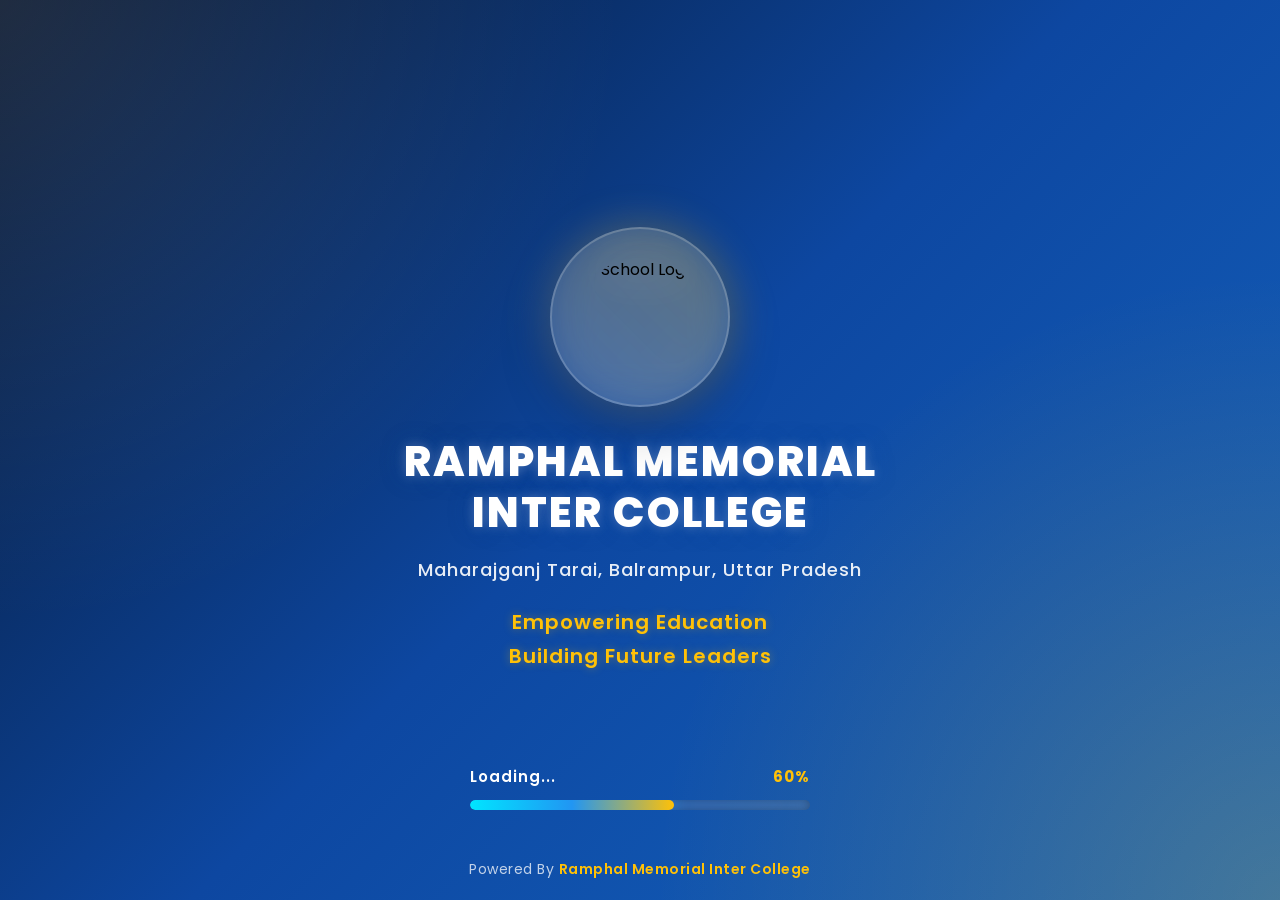
==== index.html @ e40c8c47 "Add files via upload" ====
<!DOCTYPE html>
<html lang="en">
<head>

<meta charset="UTF-8">
<meta name="viewport" content="width=device-width, initial-scale=1.0">

<title>Ramphal Memorial Inter College</title>

<meta name="theme-color" content="#0d47a1">

<!-- Google Font -->
<link rel="preconnect" href="https://fonts.googleapis.com">
<link rel="preconnect" href="https://fonts.gstatic.com" crossorigin>

<link href="https://fonts.googleapis.com/css2?family=Poppins:wght@300;400;500;600;700;800&display=swap" rel="stylesheet">

<!-- Font Awesome -->
<link rel="stylesheet"
href="https://cdnjs.cloudflare.com/ajax/libs/font-awesome/6.7.2/css/all.min.css">

<!-- CSS -->
<link rel="stylesheet" href="style.css">
<link rel="stylesheet" href="splash.css">

</head>

<body>

<!-- ========================================= -->
<!-- Splash Screen -->
<!-- ========================================= -->

<div id="splash">

    <!-- Background -->

    <div class="background"></div>

    <!-- Floating Circles -->

    <div class="circles">

        <span></span>
        <span></span>
        <span></span>
        <span></span>
        <span></span>
        <span></span>
        <span></span>
        <span></span>

    </div>

    <!-- Main Content -->

    <div class="center">

        <!-- Logo -->

        <div class="logo-box">

            <img src="logo1.png"
            id="logo"
            alt="School Logo">

        </div>

        <!-- School Name -->

        <h1 class="school-name">

            RAMPHAL MEMORIAL
            <br>
            INTER COLLEGE

        </h1>

        <!-- Address -->

        <p class="address">

            Maharajganj Tarai,
            Balrampur,
            Uttar Pradesh

        </p>

        <!-- Motto -->

        <p class="tagline">

            Empowering Education
            <br>
            Building Future Leaders

        </p>

    </div>

    <!-- Loading Section -->

    <div class="loading-area">

        <div class="loading-text">

            Loading...

            <span id="percent">

                0%

            </span>

        </div>

        <div class="progress">

            <div id="progressBar"></div>

        </div>

    </div>

    <!-- Footer -->

    <div class="footer">

        <p>

            Powered By

            <strong>

            Ramphal Memorial Inter College

            </strong>

        </p>

    </div>

</div>

<!-- ========================================= -->
<!-- Main Website -->
<!-- ========================================= -->

<div id="mainWebsite">

<h2>

Website Loading...

</h2>

<p>

Professional School ERP

</p>

</div>

<!-- JavaScript -->

<script src="app.js"></script>

<script src="splash.js"></script>

</body>
</html>
---- splash.css ----
/* ==========================================
   RAMPHAL MEMORIAL INTER COLLEGE
   Splash Screen CSS
   Part 2A-1
========================================== */

/* Google Font */
@import url('https://fonts.googleapis.com/css2?family=Poppins:wght@300;400;500;600;700;800&display=swap');

/* Reset */

*{
    margin:0;
    padding:0;
    box-sizing:border-box;
}

/* Root */

:root{

    --primary:#0D47A1;
    --secondary:#1565C0;
    --accent:#FFC107;
    --white:#ffffff;
    --black:#111111;

    --glass:rgba(255,255,255,.12);

    --shadow:0 20px 50px rgba(0,0,0,.30);

}

/* Body */

html,
body{

    width:100%;
    height:100%;

    overflow:hidden;

    font-family:'Poppins',sans-serif;

    background:#07142b;

}

/* Splash */

#splash{

    position:fixed;

    inset:0;

    width:100%;
    height:100vh;

    display:flex;

    justify-content:center;

    align-items:center;

    flex-direction:column;

    overflow:hidden;

    background:
    linear-gradient(
    135deg,
    #06142b,
    #0d47a1,
    #1565c0
    );

}

/* Background */

.background{

    position:absolute;

    inset:0;

    width:100%;
    height:100%;

    background:
    radial-gradient(circle at top left,
    rgba(255,255,255,.10),
    transparent 40%),

    radial-gradient(circle at bottom right,
    rgba(255,193,7,.20),
    transparent 40%);

    z-index:1;

}

/* Main Center */

.center{

    position:relative;

    z-index:20;

    display:flex;

    flex-direction:column;

    justify-content:center;

    align-items:center;

    text-align:center;

    width:100%;

    padding:20px;

}

/* Logo Box */

.logo-box{

    width:180px;

    height:180px;

    border-radius:50%;

    display:flex;

    justify-content:center;

    align-items:center;

    background:var(--glass);

    backdrop-filter:blur(18px);

    border:2px solid rgba(255,255,255,.20);

    box-shadow:var(--shadow);

}

/* ==========================================
   Splash CSS - Part 2A-2
   Logo, Text & Hero Styling
========================================== */

/* ==========================
   Logo Image
========================== */

#logo{

    width:120px;
    height:120px;

    object-fit:contain;

    border-radius:50%;

    animation:logoZoom 2s ease;

    filter:
    drop-shadow(0 0 20px rgba(255,255,255,.45));

}

/* ==========================
   School Name
========================== */

.school-name{

    margin-top:30px;

    color:#ffffff;

    font-size:42px;

    font-weight:800;

    line-height:1.2;

    letter-spacing:2px;

    text-transform:uppercase;

    text-shadow:
    0 4px 15px rgba(0,0,0,.35);

    animation:titleFade 1.8s ease;

}

/* ==========================
   Address
========================== */

.address{

    margin-top:18px;

    color:rgba(255,255,255,.90);

    font-size:18px;

    font-weight:500;

    letter-spacing:1px;

    animation:fadeUp 2s ease;

}

/* ==========================
   Tagline
========================== */

.tagline{

    margin-top:22px;

    color:#FFC107;

    font-size:20px;

    font-weight:600;

    line-height:1.7;

    letter-spacing:1px;

    animation:fadeUp 2.4s ease;

}

/* ==========================
   Glass Glow
========================== */

.logo-box::before{

    content:"";

    position:absolute;

    inset:-8px;

    border-radius:50%;

    background:
    linear-gradient(
    45deg,
    rgba(255,255,255,.15),
    rgba(255,193,7,.25)
    );

    filter:blur(18px);

    z-index:-1;

}

/* ==========================
   Main Content Animation
========================== */

.center{

    animation:fadeContent 1.5s ease;

}

/* ==========================================
   Splash CSS - Part 2A-3
   Keyframes & Entrance Animations
========================================== */

/* Logo Zoom */
@keyframes logoZoom{

    0%{
        transform:scale(.4) rotate(-15deg);
        opacity:0;
    }

    60%{
        transform:scale(1.08);
        opacity:1;
    }

    100%{
        transform:scale(1);
        opacity:1;
    }

}

/* School Name Animation */
@keyframes titleFade{

    0%{
        opacity:0;
        transform:translateY(40px);
    }

    100%{
        opacity:1;
        transform:translateY(0);
    }

}

/* Fade Up */
@keyframes fadeUp{

    0%{
        opacity:0;
        transform:translateY(25px);
    }

    100%{
        opacity:1;
        transform:translateY(0);
    }

}

/* Center Content */
@keyframes fadeContent{

    from{
        opacity:0;
        transform:scale(.95);
    }

    to{
        opacity:1;
        transform:scale(1);
    }

}

/* Logo Glow Animation */
@keyframes glow{

    0%{
        filter:drop-shadow(0 0 10px rgba(255,255,255,.25));
    }

    50%{
        filter:drop-shadow(0 0 35px rgba(255,193,7,.8));
    }

    100%{
        filter:drop-shadow(0 0 10px rgba(255,255,255,.25));
    }

}

#logo{
    animation:
        logoZoom 1.8s ease,
        glow 3s ease-in-out infinite;
}

/* Floating Effect */
@keyframes floating{

    0%{
        transform:translateY(0);
    }

    50%{
        transform:translateY(-8px);
    }

    100%{
        transform:translateY(0);
    }

}

.logo-box{
    animation:floating 4s ease-in-out infinite;
}

/* ==========================================
   Splash CSS - Part 2B-1
   Loading Section
========================================== */

/* Loading Container */

.loading-area{

    position:absolute;

    bottom:90px;

    left:50%;

    transform:translateX(-50%);

    width:340px;

    max-width:90%;

    z-index:100;

}

/* Loading Text */

.loading-text{

    display:flex;

    justify-content:space-between;

    align-items:center;

    color:#ffffff;

    font-size:15px;

    font-weight:600;

    margin-bottom:12px;

    letter-spacing:1px;

}

/* Progress Box */

.progress{

    width:100%;

    height:10px;

    border-radius:50px;

    overflow:hidden;

    background:rgba(255,255,255,.15);

    backdrop-filter:blur(12px);

    box-shadow:
    inset 0 0 8px rgba(0,0,0,.30);

}

/* Progress Bar */

#progressBar{

    width:0%;

    height:100%;

    border-radius:50px;

    background:
    linear-gradient(
        90deg,
        #00E5FF,
        #2196F3,
        #FFC107
    );

    box-shadow:
        0 0 15px rgba(33,150,243,.8);

    transition:width .3s linear;

}

/* ==========================================
   Splash CSS - Part 2B-2
   Floating Circles & Background Animation
========================================== */

/* Floating Circles */

.circles{
    position:absolute;
    inset:0;
    overflow:hidden;
    z-index:2;
    pointer-events:none;
}

.circles span{
    position:absolute;
    display:block;
    border-radius:50%;
    background:rgba(255,255,255,.08);
    backdrop-filter:blur(6px);
    animation:floatCircle 18s linear infinite;
}

/* Circle Sizes & Positions */

.circles span:nth-child(1){
    width:80px;
    height:80px;
    left:8%;
    bottom:-120px;
    animation-duration:18s;
}

.circles span:nth-child(2){
    width:140px;
    height:140px;
    left:22%;
    bottom:-150px;
    animation-duration:24s;
}

.circles span:nth-child(3){
    width:60px;
    height:60px;
    left:42%;
    bottom:-100px;
    animation-duration:16s;
}

.circles span:nth-child(4){
    width:180px;
    height:180px;
    left:60%;
    bottom:-180px;
    animation-duration:28s;
}

.circles span:nth-child(5){
    width:100px;
    height:100px;
    left:78%;
    bottom:-120px;
    animation-duration:20s;
}

.circles span:nth-child(6){
    width:50px;
    height:50px;
    left:90%;
    bottom:-90px;
    animation-duration:14s;
}

.circles span:nth-child(7){
    width:120px;
    height:120px;
    left:35%;
    bottom:-150px;
    animation-duration:22s;
}

.circles span:nth-child(8){
    width:70px;
    height:70px;
    left:68%;
    bottom:-120px;
    animation-duration:17s;
}

/* Animation */

@keyframes floatCircle{

    0%{
        transform:translateY(0) rotate(0deg);
        opacity:0;
    }

    10%{
        opacity:.35;
    }

    50%{
        opacity:.18;
    }

    100%{
        transform:translateY(-120vh) rotate(360deg);
        opacity:0;
    }

}

/* ==========================================
   Splash CSS - Part 2B-3
   Footer & Loading Effects
========================================== */

/* Footer */

.footer{

    position:absolute;

    bottom:20px;

    left:50%;

    transform:translateX(-50%);

    width:100%;

    text-align:center;

    z-index:100;

}

.footer p{

    color:rgba(255,255,255,.75);

    font-size:14px;

    font-weight:400;

    letter-spacing:.5px;

}

.footer strong{

    color:#FFC107;

    font-weight:600;

}

/* Loading Percentage */

#percent{

    color:#FFC107;

    font-weight:700;

    min-width:42px;

    text-align:right;

}

/* Progress Glow Animation */

#progressBar{

    animation:progressGlow 2s ease-in-out infinite alternate;

}

@keyframes progressGlow{

    from{

        box-shadow:
        0 0 10px rgba(33,150,243,.5);

    }

    to{

        box-shadow:
        0 0 28px rgba(255,193,7,.95),
        0 0 45px rgba(33,150,243,.7);

    }

}

/* Small Fade Animation */

.loading-area,
.footer{

    animation:fadeUp .9s ease;

}

/* ==========================================
   Splash CSS - Part 2C-1
   Responsive Design
========================================== */

/* ---------- Tablet ---------- */
@media (max-width: 992px){

    .logo-box{
        width:160px;
        height:160px;
    }

    #logo{
        width:105px;
        height:105px;
    }

    .school-name{
        font-size:34px;
        letter-spacing:1px;
    }

    .address{
        font-size:16px;
    }

    .tagline{
        font-size:18px;
    }

    .loading-area{
        width:300px;
        bottom:80px;
    }

}

/* ---------- Mobile ---------- */
@media (max-width: 768px){

    .logo-box{
        width:140px;
        height:140px;
    }

    #logo{
        width:90px;
        height:90px;
    }

    .school-name{
        font-size:28px;
        line-height:1.3;
        padding:0 15px;
    }

    .address{
        font-size:15px;
        padding:0 20px;
    }

    .tagline{
        font-size:16px;
        padding:0 20px;
    }

    .loading-area{
        width:88%;
        bottom:75px;
    }

    .loading-text{
        font-size:14px;
    }

    .footer p{
        font-size:12px;
    }

}

/* ---------- Small Phones ---------- */
@media (max-width: 480px){

    .logo-box{
        width:120px;
        height:120px;
    }

    #logo{
        width:80px;
        height:80px;
    }

    .school-name{
        font-size:22px;
    }

    .address{
        font-size:14px;
    }

    .tagline{
        font-size:15px;
    }

    .loading-area{
        bottom:65px;
    }

}

/* ==========================================
   Splash CSS - Part 2C-2
   Premium Effects & Performance
========================================== */

/* Smooth Rendering */

*{
    -webkit-font-smoothing: antialiased;
    -moz-osx-font-smoothing: grayscale;
}

/* Selection */

::selection{
    background:#FFC107;
    color:#0D47A1;
}

/* Logo Hover */

.logo-box:hover{

    transform:scale(1.04);

    transition:.4s ease;

    box-shadow:
    0 0 40px rgba(255,193,7,.35);

}

/* Glass Effect */

.logo-box,
.progress{

    backdrop-filter:blur(20px);
    -webkit-backdrop-filter:blur(20px);

}

/* Smooth Transition */

.logo-box,
#logo,
.school-name,
.address,
.tagline,
.progress,
#progressBar{

    transition:.35s ease;

}

/* Performance */

#splash{

    will-change:transform,opacity;

}

.circles span{

    will-change:transform;

}

/* Accessibility */

@media (prefers-reduced-motion: reduce){

    *{

        animation:none !important;

        transition:none !important;

    }

}

/* ==========================================
   Splash CSS - Part 2C-3
   Final Polish & Exit Animation
========================================== */

/* Splash Exit */

#splash.hide{

    animation:splashExit .8s ease forwards;

}

@keyframes splashExit{

    0%{

        opacity:1;
        transform:scale(1);

    }

    100%{

        opacity:0;
        transform:scale(1.08);

        visibility:hidden;

    }

}

/* Main Website */

#mainWebsite{

    display:none;

    width:100%;
    min-height:100vh;

    background:#ffffff;

}

#mainWebsite.show{

    display:block;

    animation:websiteFade .8s ease;

}

@keyframes websiteFade{

    from{

        opacity:0;

    }

    to{

        opacity:1;

    }

}

/* Premium Glow */

.school-name{

    text-shadow:
        0 0 12px rgba(255,255,255,.25),
        0 0 24px rgba(13,71,161,.35);

}

.tagline{

    text-shadow:
        0 0 10px rgba(255,193,7,.35);

}

/* Progress Shine */

.progress{

    position:relative;

}

.progress::after{

    content:"";

    position:absolute;

    top:0;

    left:-30%;

    width:30%;

    height:100%;

    background:linear-gradient(
        90deg,
        transparent,
        rgba(255,255,255,.6),
        transparent
    );

    animation:shine 1.8s linear infinite;

}

@keyframes shine{

    from{

        left:-30%;

    }

    to{

        left:130%;

    }

}
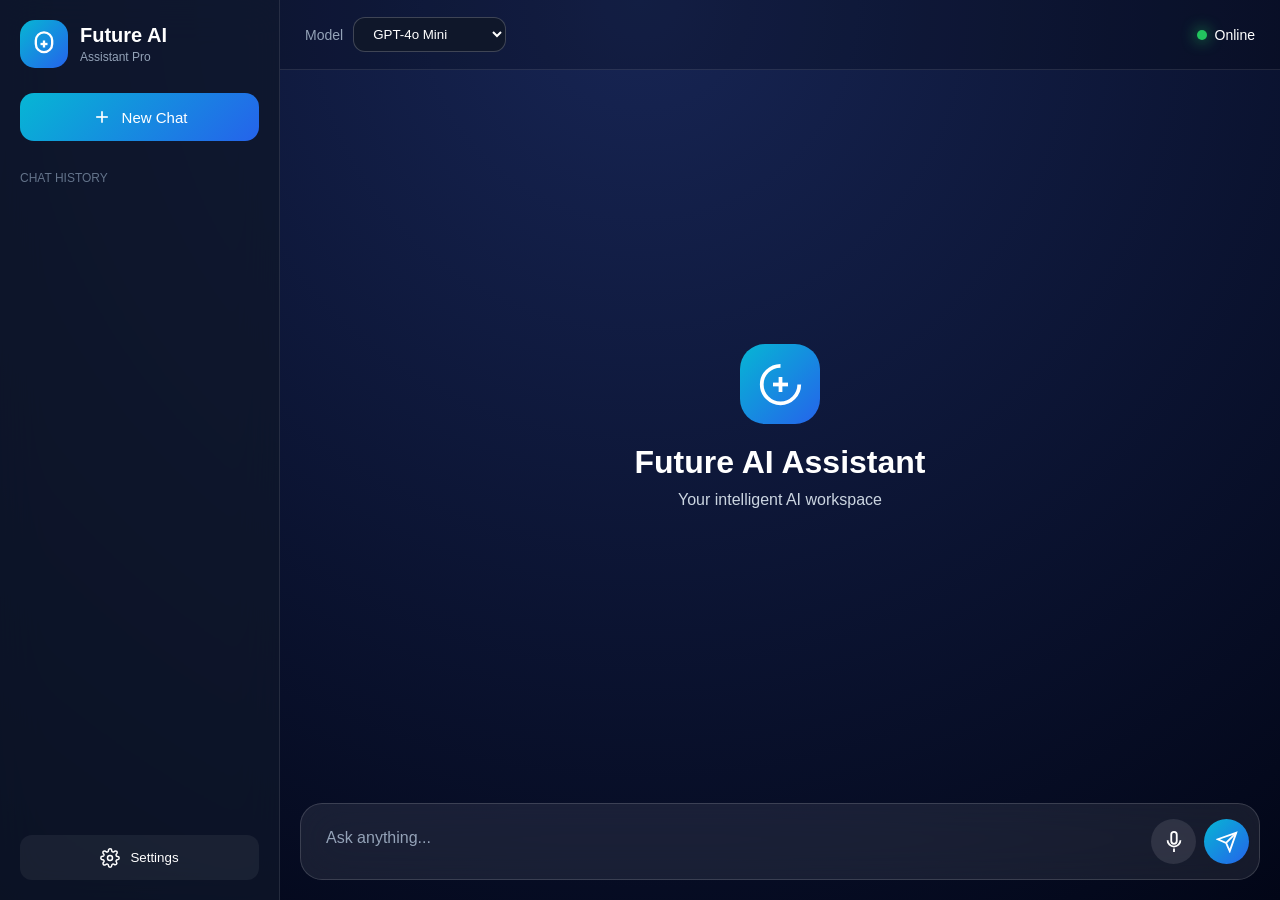
==== commit 9e021832: "Add files via upload" ====
--- a/index.html
+++ b/index.html
@@ -1,172 +1,332 @@
 <!DOCTYPE html>
 <html lang="en">
+
 <head>
 
 <meta charset="UTF-8">
+
 <meta name="viewport" content="width=device-width, initial-scale=1.0">
 
-<title>Ramphal Memorial Inter College</title>
-
-<meta name="theme-color" content="#0d47a1">
-
-<!-- Google Font -->
-<link rel="preconnect" href="https://fonts.googleapis.com">
-<link rel="preconnect" href="https://fonts.gstatic.com" crossorigin>
-
-<link href="https://fonts.googleapis.com/css2?family=Poppins:wght@300;400;500;600;700;800&display=swap" rel="stylesheet">
-
-<!-- Font Awesome -->
-<link rel="stylesheet"
-href="https://cdnjs.cloudflare.com/ajax/libs/font-awesome/6.7.2/css/all.min.css">
-
-<!-- CSS -->
-<link rel="stylesheet" href="style.css">
-<link rel="stylesheet" href="splash.css">
+<title>Future AI Assistant Pro</title>
+
+<link rel="stylesheet" href="css/style.css">
 
 </head>
 
+
 <body>
 
-<!-- ========================================= -->
-<!-- Splash Screen -->
-<!-- ========================================= -->
-
-<div id="splash">
-
-    <!-- Background -->
-
-    <div class="background"></div>
-
-    <!-- Floating Circles -->
-
-    <div class="circles">
-
-        <span></span>
-        <span></span>
-        <span></span>
-        <span></span>
-        <span></span>
-        <span></span>
-        <span></span>
-        <span></span>
-
-    </div>
-
-    <!-- Main Content -->
-
-    <div class="center">
-
-        <!-- Logo -->
-
-        <div class="logo-box">
-
-            <img src="logo1.png"
-            id="logo"
-            alt="School Logo">
-
-        </div>
-
-        <!-- School Name -->
-
-        <h1 class="school-name">
-
-            RAMPHAL MEMORIAL
-            <br>
-            INTER COLLEGE
-
-        </h1>
-
-        <!-- Address -->
-
-        <p class="address">
-
-            Maharajganj Tarai,
-            Balrampur,
-            Uttar Pradesh
-
-        </p>
-
-        <!-- Motto -->
-
-        <p class="tagline">
-
-            Empowering Education
-            <br>
-            Building Future Leaders
-
-        </p>
-
-    </div>
-
-    <!-- Loading Section -->
-
-    <div class="loading-area">
-
-        <div class="loading-text">
-
-            Loading...
-
-            <span id="percent">
-
-                0%
-
-            </span>
-
-        </div>
-
-        <div class="progress">
-
-            <div id="progressBar"></div>
-
-        </div>
-
-    </div>
-
-    <!-- Footer -->
-
-    <div class="footer">
-
-        <p>
-
-            Powered By
-
-            <strong>
-
-            Ramphal Memorial Inter College
-
-            </strong>
-
-        </p>
-
-    </div>
-
-</div>
-
-<!-- ========================================= -->
-<!-- Main Website -->
-<!-- ========================================= -->
-
-<div id="mainWebsite">
-
-<h2>
-
-Website Loading...
-
-</h2>
+
+<div class="app">
+
+<div id="overlay" class="overlay"></div>
+<!-- SIDEBAR -->
+
+<aside class="sidebar">
+
+
+<div class="brand">
+
+<div class="logo-icon">
+
+<svg viewBox="0 0 24 24">
+<path d="M12 2a7 7 0 0 0-7 7v3a7 7 0 0 0 14 0V9a7 7 0 0 0-7-7Z"/>
+<path d="M9 12h6"/>
+<path d="M12 9v6"/>
+</svg>
+
+</div>
+
+
+<div class="brand-text">
+
+<h2>Future AI</h2>
+<span>Assistant Pro</span>
+
+</div>
+
+</div>
+
+
+  
+
+
+<button class="new-chat" id="newChatBtn">
+
+
+<svg viewBox="0 0 24 24">
+
+<path d="M12 5v14"/>
+<path d="M5 12h14"/>
+
+</svg>
+
+
+New Chat
+
+</button>
+
+
+
+
+
+<div class="menu">
+
+
+<div class="menu-title">
+CHAT HISTORY
+</div>
+
+
+<div class="history-list" id="historyList">
+
+
+</div>
+
+
+</div>
+
+
+
+
+
+<div class="sidebar-bottom">
+
+
+<button class="side-btn">
+
+
+<svg viewBox="0 0 24 24">
+
+<circle cx="12" cy="12" r="3"/>
+
+<path d="M19.4 15a1.7 1.7 0 0 0 .3 1.8l.1.1a2 2 0 0 1-2.8 2.8l-.1-.1a1.7 1.7 0 0 0-1.8-.3 1.7 1.7 0 0 0-1 1.5V21a2 2 0 0 1-4 0v-.2a1.7 1.7 0 0 0-1-1.5 1.7 1.7 0 0 0-1.8.3l-.1.1a2 2 0 1 1-2.8-2.8l.1-.1a1.7 1.7 0 0 0 .3-1.8 1.7 1.7 0 0 0-1.5-1H3a2 2 0 0 1 0-4h.2a1.7 1.7 0 0 0 1.5-1 1.7 1.7 0 0 0-.3-1.8l-.1-.1a2 2 0 1 1 2.8-2.8l.1.1a1.7 1.7 0 0 0 1.8.3h.1a1.7 1.7 0 0 0 1-1.5V3a2 2 0 0 1 4 0v.2a1.7 1.7 0 0 0 1 1.5 1.7 1.7 0 0 0 1.8-.3l.1-.1a2 2 0 1 1 2.8 2.8l-.1.1a1.7 1.7 0 0 0-.3 1.8v.1a1.7 1.7 0 0 0 1.5 1H21a2 2 0 0 1 0 4h-.2a1.7 1.7 0 0 0-1.4.9Z"/>
+
+</svg>
+
+
+Settings
+
+</button>
+
+
+</div>
+
+
+</aside>
+
+
+
+
+
+
+<!-- MAIN AREA -->
+
+
+<main class="main">
+
+
+
+<header class="topbar">
+
+
+<div class="mobile-menu" id="menuBtn">
+
+<svg viewBox="0 0 24 24">
+
+<path d="M4 6h16"/>
+<path d="M4 12h16"/>
+<path d="M4 18h16"/>
+
+</svg>
+
+</div>
+
+
+
+
+<div class="model-box">
+
+
+<span>Model</span>
+
+
+<select id="modelSelect">
+
+
+<option>
+GPT-4o Mini
+</option>
+
+
+<option>
+Claude
+</option>
+
+
+<option>
+Gemini
+</option>
+
+
+<option>
+Llama
+</option>
+
+<option value="image">Image Generator</option>
+
+
+</select>
+
+
+</div>
+
+
+
+
+
+<div class="status">
+
+
+<span class="online-dot"></span>
+
+Online
+
+
+</div>
+
+
+</header>
+
+
+
+
+
+
+
+<!-- CHAT -->
+
+
+<section class="chat-area" id="chatArea">
+
+
+
+<div class="welcome">
+
+
+<div class="ai-logo">
+
+
+<svg viewBox="0 0 24 24">
+
+<path d="M12 2a10 10 0 1 0 10 10"/>
+
+<path d="M8 12h8"/>
+
+<path d="M12 8v8"/>
+
+</svg>
+
+
+</div>
+
+
+<h1>
+Future AI Assistant
+</h1>
+
 
 <p>
-
-Professional School ERP
-
+Your intelligent AI workspace
 </p>
 
-</div>
-
-<!-- JavaScript -->
-
-<script src="app.js"></script>
-
-<script src="splash.js"></script>
+
+</div>
+
+
+
+</section>
+
+
+
+
+
+
+
+
+
+<!-- INPUT -->
+
+
+<footer class="input-area">
+
+
+<div class="input-box">
+
+
+<textarea 
+id="userInput"
+placeholder="Ask anything..."
+></textarea>
+
+
+
+<button type="button" class="voice-btn" id="voiceBtn">
+
+<svg viewBox="0 0 24 24">
+
+<path d="M12 1a3 3 0 0 0-3 3v7a3 3 0 0 0 6 0V4a3 3 0 0 0-3-3Z"/>
+
+<path d="M19 10a7 7 0 0 1-14 0"/>
+
+<path d="M12 19v4"/>
+
+</svg>
+
+</button>
+
+
+
+
+<button class="send-btn" onclick="sendMessage()">
+
+<svg viewBox="0 0 24 24">
+
+<path d="m22 2-7 20-4-9-9-4Z"/>
+
+<path d="M22 2 11 13"/>
+
+</svg>
+
+
+</button>
+
+
+</div>
+
+
+
+</footer>
+
+
+
+
+</main>
+
+
+</div>
+
+
+
+<script src="js/storage.js"></script>
+
+<script src="js/ai.js"></script>
+  
+  <script src="js/chat.js"></script>
+
+<script src="js/app.js"></script>
+
 
 </body>
+
 </html>
--- a/css/style.css
+++ b/css/style.css
@@ -0,0 +1,1002 @@
+*{
+margin:0;
+padding:0;
+box-sizing:border-box;
+font-family:"Inter","Segoe UI",Arial,sans-serif;
+}
+
+
+body{
+
+height:100dvh;
+
+background:
+radial-gradient(circle at top,#172554,#020617);
+
+color:#fff;
+
+overflow:hidden;
+
+}
+
+
+
+.app{
+
+height:100dvh;
+
+display:flex;
+
+}
+
+
+
+/* =====================
+SIDEBAR
+===================== */
+
+
+.sidebar{
+
+width:280px;
+
+background:
+rgba(15,23,42,.75);
+
+backdrop-filter:blur(20px);
+
+border-right:1px solid rgba(255,255,255,.1);
+
+display:flex;
+
+flex-direction:column;
+
+padding:20px;
+
+}
+
+
+
+
+.brand{
+
+display:flex;
+
+align-items:center;
+
+gap:12px;
+
+margin-bottom:25px;
+
+}
+
+
+.logo-icon{
+
+width:48px;
+
+height:48px;
+
+border-radius:15px;
+
+background:
+linear-gradient(135deg,#06b6d4,#2563eb);
+
+display:flex;
+
+align-items:center;
+
+justify-content:center;
+
+}
+
+
+.logo-icon svg{
+
+width:28px;
+
+height:28px;
+
+fill:none;
+
+stroke:white;
+
+stroke-width:2;
+
+}
+
+
+
+.brand-text h2{
+
+font-size:20px;
+
+}
+
+
+.brand-text span{
+
+font-size:12px;
+
+color:#94a3b8;
+
+}
+
+
+
+
+
+/* NEW CHAT */
+
+
+.new-chat{
+
+height:48px;
+
+border:none;
+
+border-radius:14px;
+
+background:
+linear-gradient(135deg,#06b6d4,#2563eb);
+
+color:white;
+
+font-size:15px;
+
+display:flex;
+
+align-items:center;
+
+justify-content:center;
+
+gap:10px;
+
+cursor:pointer;
+
+transition:.3s;
+
+}
+
+
+.new-chat:hover{
+
+transform:translateY(-2px);
+
+box-shadow:0 10px 30px rgba(6,182,212,.4);
+
+}
+
+
+
+.new-chat svg{
+
+width:20px;
+
+stroke:white;
+
+fill:none;
+
+stroke-width:2;
+
+}
+
+
+
+
+
+/* HISTORY */
+
+
+.menu{
+
+flex:1;
+
+margin-top:30px;
+
+overflow:auto;
+
+}
+
+
+
+.menu-title{
+
+font-size:12px;
+
+color:#64748b;
+
+margin-bottom:15px;
+
+}
+
+
+
+.history-list{
+
+display:flex;
+
+flex-direction:column;
+
+gap:10px;
+
+}
+
+
+
+.history-item{
+
+padding:12px;
+
+border-radius:12px;
+
+background:rgba(255,255,255,.05);
+
+cursor:pointer;
+
+font-size:14px;
+
+transition:.3s;
+
+}
+
+
+.history-item:hover{
+
+background:rgba(6,182,212,.15);
+
+}
+
+
+
+
+
+/* SIDEBAR BOTTOM */
+
+
+.sidebar-bottom{
+
+margin-top:auto;
+
+}
+
+
+
+.side-btn{
+
+width:100%;
+
+height:45px;
+
+border:none;
+
+border-radius:12px;
+
+background:rgba(255,255,255,.06);
+
+color:white;
+
+display:flex;
+
+align-items:center;
+
+justify-content:center;
+
+gap:10px;
+
+cursor:pointer;
+
+}
+
+
+
+.side-btn svg{
+
+width:20px;
+
+stroke:white;
+
+fill:none;
+
+stroke-width:1.8;
+
+}
+
+
+
+
+
+/* =====================
+MAIN
+===================== */
+
+
+.main{
+
+flex:1;
+
+display:flex;
+
+flex-direction:column;
+
+}
+
+
+
+
+
+/* TOP BAR */
+
+
+.topbar{
+
+height:70px;
+
+display:flex;
+
+align-items:center;
+
+justify-content:space-between;
+
+padding:0 25px;
+
+background:rgba(0,0,0,.2);
+
+border-bottom:1px solid rgba(255,255,255,.1);
+
+}
+
+
+
+.mobile-menu{
+
+display:none;
+
+}
+
+
+
+.mobile-menu svg{
+
+width:25px;
+
+stroke:white;
+
+fill:none;
+
+}
+
+
+
+
+
+.model-box{
+
+display:flex;
+
+align-items:center;
+
+gap:10px;
+
+}
+
+
+
+.model-box span{
+
+color:#94a3b8;
+
+font-size:14px;
+
+}
+
+
+
+.model-box select{
+
+background:#0f172a;
+
+color:white;
+
+border:1px solid rgba(255,255,255,.2);
+
+padding:8px 15px;
+
+border-radius:12px;
+
+outline:none;
+
+}
+
+
+
+
+.status{
+
+display:flex;
+
+align-items:center;
+
+gap:8px;
+
+font-size:14px;
+
+}
+
+
+
+.online-dot{
+
+width:10px;
+
+height:10px;
+
+background:#22c55e;
+
+border-radius:50%;
+
+box-shadow:0 0 15px #22c55e;
+
+}
+
+
+
+
+
+/* CHAT AREA */
+
+
+.chat-area{
+
+flex:1;
+
+overflow-y:auto;
+
+padding:30px;
+
+}
+
+
+
+
+.welcome{
+
+height:100%;
+
+display:flex;
+
+align-items:center;
+
+justify-content:center;
+
+flex-direction:column;
+
+color:#cbd5e1;
+
+}
+
+
+
+.ai-logo{
+
+width:80px;
+
+height:80px;
+
+border-radius:25px;
+
+background:
+linear-gradient(135deg,#06b6d4,#2563eb);
+
+display:flex;
+
+align-items:center;
+
+justify-content:center;
+
+margin-bottom:20px;
+
+}
+
+
+
+.ai-logo svg{
+
+width:45px;
+
+stroke:white;
+
+fill:none;
+
+stroke-width:2;
+
+}
+
+
+
+.welcome h1{
+
+font-size:32px;
+
+color:white;
+
+}
+
+
+
+.welcome p{
+
+margin-top:10px;
+
+}
+
+
+
+
+
+/* INPUT */
+
+
+.input-area{
+
+padding:20px;
+
+}
+
+
+
+.input-box{
+
+background:
+rgba(255,255,255,.08);
+
+border:1px solid rgba(255,255,255,.15);
+
+border-radius:22px;
+
+display:flex;
+
+align-items:center;
+
+padding:10px;
+
+backdrop-filter:blur(20px);
+
+}
+
+
+
+textarea{
+
+flex:1;
+
+height:55px;
+
+resize:none;
+
+background:none;
+
+border:none;
+
+outline:none;
+
+color:white;
+
+padding:15px;
+
+font-size:16px;
+
+}
+
+
+
+textarea::placeholder{
+
+color:#94a3b8;
+
+}
+
+
+
+
+
+.voice-btn,
+.send-btn{
+
+width:45px;
+
+height:45px;
+
+border:none;
+
+border-radius:50%;
+
+display:flex;
+
+align-items:center;
+
+justify-content:center;
+
+cursor:pointer;
+
+margin-left:8px;
+
+}
+
+
+
+.voice-btn{
+
+background:rgba(255,255,255,.1);
+
+}
+
+
+
+.send-btn{
+
+background:
+linear-gradient(135deg,#06b6d4,#2563eb);
+
+}
+
+
+
+
+.voice-btn svg,
+.send-btn svg{
+
+width:22px;
+
+stroke:white;
+
+fill:none;
+
+stroke-width:2;
+
+}
+
+
+
+
+
+/* SCROLLBAR */
+
+
+::-webkit-scrollbar{
+
+width:6px;
+
+}
+
+
+::-webkit-scrollbar-thumb{
+
+background:#334155;
+
+border-radius:20px;
+
+}
+
+
+
+
+
+/* MOBILE */
+
+
+@media(max-width:700px){
+
+
+.sidebar{
+
+position:absolute;
+
+left:-300px;
+
+height:100%;
+
+z-index:10;
+
+transition:.3s;
+
+}
+
+
+.sidebar.active{
+
+left:0;
+
+}
+
+
+
+.mobile-menu{
+
+display:block;
+
+}
+
+
+
+.topbar{
+
+padding:0 15px;
+
+}
+
+
+
+.model-box span{
+
+display:none;
+
+}
+
+
+
+.chat-area{
+
+padding:15px;
+
+}
+
+
+
+.welcome h1{
+
+font-size:24px;
+
+}
+
+
+
+.input-area{
+
+padding:10px;
+
+}
+
+
+}
+.message{
+display:flex;
+margin:18px 0;
+width:100%;
+}
+
+.message.user{
+justify-content:flex-end;
+}
+
+.message.ai{
+justify-content:flex-start;
+}
+
+.user-message{
+max-width:80%;
+background:linear-gradient(135deg,#2563eb,#06b6d4);
+padding:14px 18px;
+border-radius:18px 18px 4px 18px;
+color:#fff;
+word-break:break-word;
+}
+
+.ai-message{
+max-width:80%;
+background:rgba(255,255,255,.08);
+border:1px solid rgba(255,255,255,.1);
+padding:14px 18px;
+border-radius:18px 18px 18px 4px;
+word-break:break-word;
+}
+
+.msg-time{
+margin-top:8px;
+font-size:11px;
+opacity:.6;
+}
+.overlay{
+
+position:fixed;
+
+top:0;
+
+left:0;
+
+width:100%;
+
+height:100%;
+
+background:rgba(0,0,0,.35);
+
+opacity:0;
+
+visibility:hidden;
+
+transition:.3s;
+
+z-index:999;
+
+}
+
+.overlay.show{
+
+opacity:1;
+
+visibility:visible;
+
+}
+
+.sidebar{
+
+z-index:1000;
+
+}
+
+.image-card{
+margin-top:10px;
+text-align:center;
+}
+
+.loading{
+padding:20px;
+color:#ccc;
+}
+
+.ai-image{
+width:100%;
+max-width:450px;
+border-radius:15px;
+display:block;
+margin:auto;
+}
+
+.image-actions{
+margin-top:10px;
+}
+
+.download-btn{
+padding:10px 18px;
+border:none;
+border-radius:10px;
+background:#2563eb;
+color:#fff;
+cursor:pointer;
+}
+.voice-btn.recording{
+
+background:#ff3b30;
+
+animation:pulse 1s infinite;
+
+}
+
+@keyframes pulse{
+
+0%{
+transform:scale(1);
+}
+
+50%{
+transform:scale(1.12);
+}
+
+100%{
+transform:scale(1);
+}
+
+}
+.typing{
+
+display:flex;
+
+align-items:center;
+
+gap:8px;
+
+padding:10px;
+
+}
+
+.typing span{
+
+width:10px;
+
+height:10px;
+
+border-radius:50%;
+
+background:#00d4ff;
+
+animation:typing 1s infinite;
+
+}
+
+.typing span:nth-child(2){
+
+animation-delay:.2s;
+
+}
+
+.typing span:nth-child(3){
+
+animation-delay:.4s;
+
+}
+
+@keyframes typing{
+
+0%{
+transform:translateY(0);
+opacity:.3;
+}
+
+50%{
+transform:translateY(-8px);
+opacity:1;
+}
+
+100%{
+transform:translateY(0);
+opacity:.3;
+}
+
+}
+.message-actions{
+
+display:flex;
+
+gap:8px;
+
+margin-top:10px;
+
+}
+
+.msg-btn{
+
+width:34px;
+
+height:34px;
+
+border:none;
+
+border-radius:10px;
+
+background:#1f2937;
+
+color:#fff;
+
+cursor:pointer;
+
+display:flex;
+
+align-items:center;
+
+justify-content:center;
+
+transition:.2s;
+
+}
+
+.msg-btn:hover{
+
+background:#334155;
+
+transform:scale(1.08);
+
+}
+
+.msg-btn svg{
+
+width:18px;
+
+height:18px;
+
+stroke:currentColor;
+
+fill:none;
+
+stroke-width:2;
+
+}
